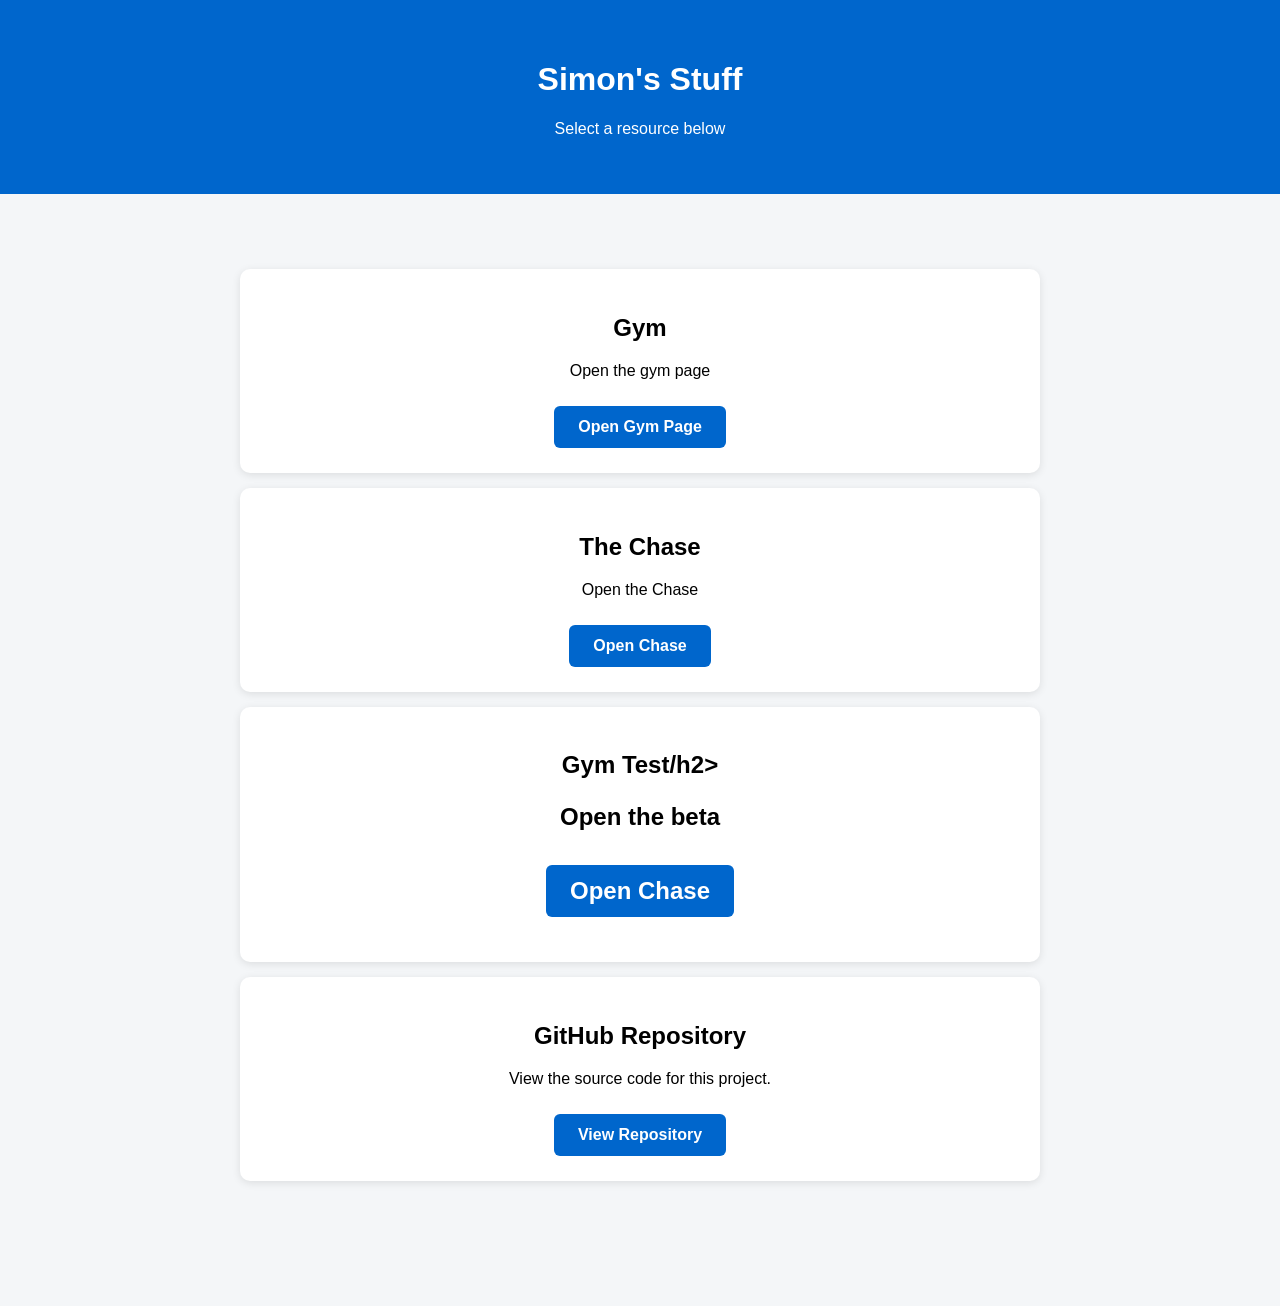
==== index.html @ fb5977b8 "Add Gym Test card to index.html" ====
<!DOCTYPE html>
<html lang="en">
<head>
    <meta charset="UTF-8">
    <meta name="viewport" content="width=device-width, initial-scale=1.0">
    <title>Simon's Stuff</title>

    <style>
        body {
            font-family: Arial, sans-serif;
            background: #f4f6f8;
            margin: 0;
            padding: 0;
            text-align: center;
        }

        header {
            background: #0066cc;
            color: white;
            padding: 40px 20px;
        }

        main {
            max-width: 800px;
            margin: 40px auto;
            padding: 20px;
        }

        .card {
            background: white;
            padding: 25px;
            margin: 15px 0;
            border-radius: 10px;
            box-shadow: 0 2px 8px rgba(0,0,0,0.1);
        }

        .button {
            display: inline-block;
            padding: 12px 24px;
            margin-top: 10px;
            background: #0066cc;
            color: white;
            text-decoration: none;
            border-radius: 6px;
            font-weight: bold;
        }

        .button:hover {
            background: #004d99;
        }

        footer {
            margin-top: 50px;
            padding: 20px;
            color: #666;
        }
    </style>
</head>
<body>

<header>
    <h1>Simon's Stuff</h1>
    <p>Select a resource below</p>
</header>

<main>

    <div class="card">
        <h2>Gym </h2>
        <p>Open the gym page</p>
        <a href="gym.html" class="button">Open Gym Page</a>
    </div>

    
    <div class="card">
        <h2>The Chase</h2>
        <p>Open the Chase</p>
        <a href="chase.html" class="button">Open Chase</a>
    </div>

        <div class="card">
        <h2>Gym Test/h2>
        <p>Open the beta</p>
        <a href="2gym.html" class="button">Open Chase</a>
    </div>

    <div class="card">
        <h2>GitHub Repository</h2>
        <p>View the source code for this project.</p>
        <a href="https://github.com/d90gecko-spec/Sports"
           target="_blank"
           rel="noopener noreferrer"
           class="button">
           View Repository
        </a>
    </div>
<script>
    function resetAppData() {
            if (confirm("Reset all workout and video completion progress?")) {
                localStorage.clear();
                location.reload();
            }
        }

        // Screen Wake Lock for Pixel 10a
        let wakeLock = null;

        async function requestWakeLock() {
            if ('wakeLock' in navigator) {
                try {
                    wakeLock = await navigator.wakeLock.request('screen');
                    wakeLock.addEventListener('release', () => {
                        wakeLock = null;
                    });
                } catch (err) {
                    console.error(`Wake Lock error: ${err.name}, ${err.message}`);
                }
            }
        }

        document.addEventListener('visibilitychange', async () => {
            if (wakeLock === null && document.visibilityState === 'visible') {
                await requestWakeLock();
            }
        });

        window.addEventListener('pointerdown', () => {
            if (!wakeLock) {
                requestWakeLock();
            }
        }, { once: true });
</script>
</main>

<footer>
    
</footer>

</body>
</html>
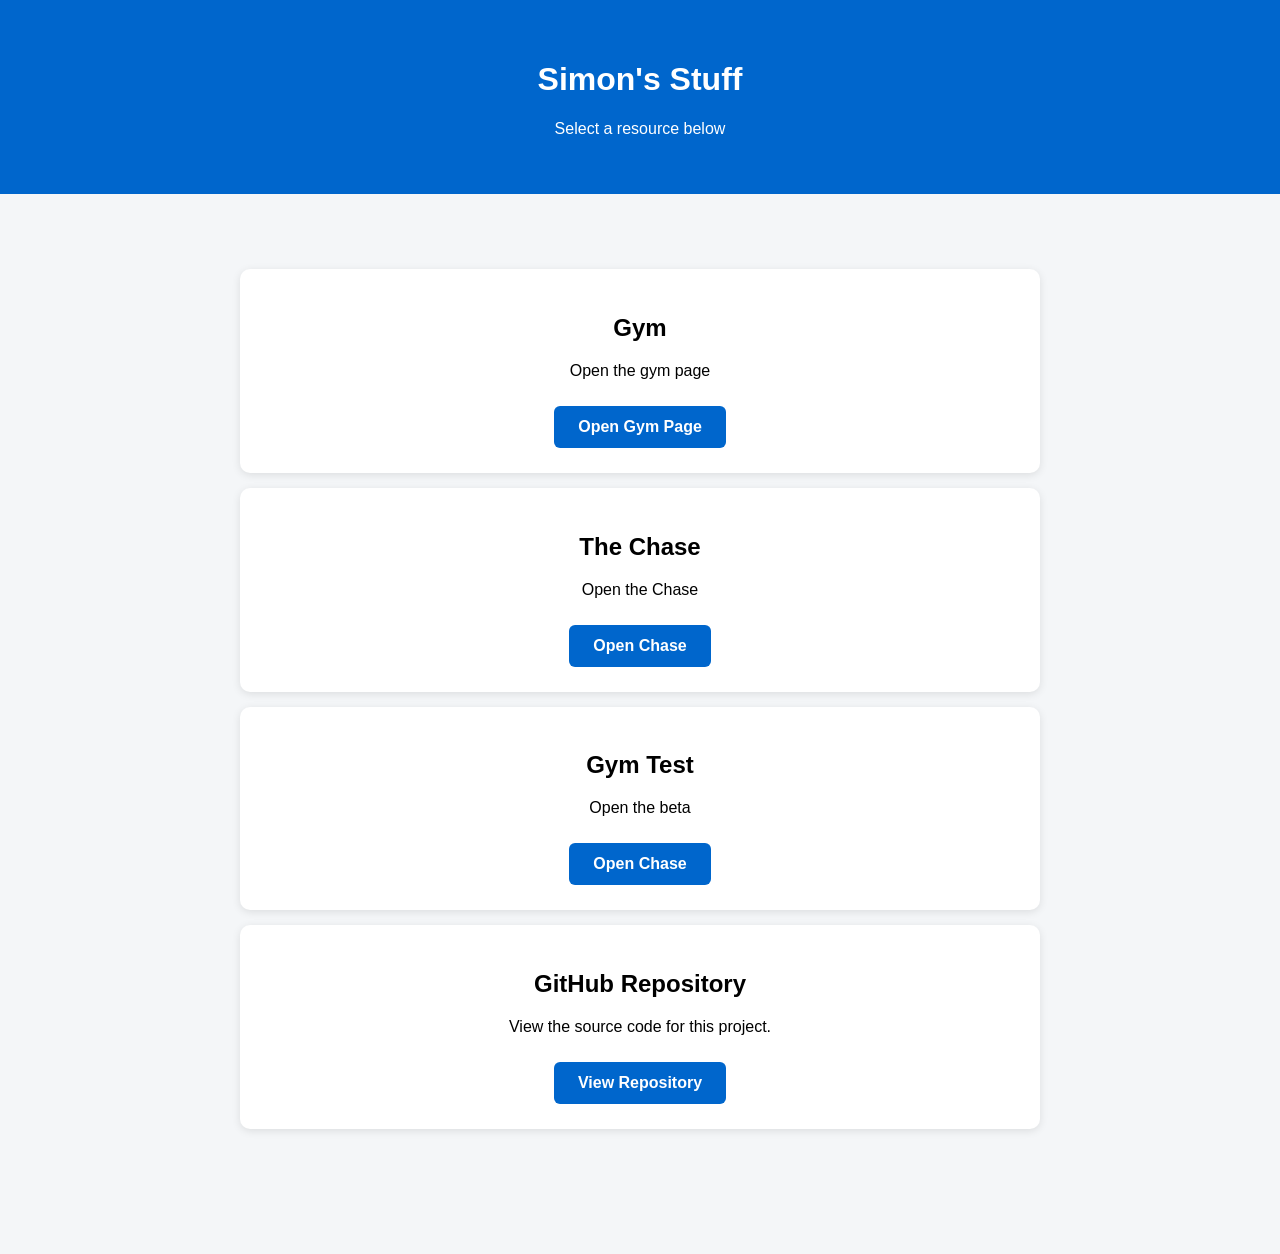
==== commit eb1e3ae5: "Correct 'h2' tag and clean up code Fix closing tag for 'h2' and remove unused resetAppData function." ====
--- a/index.html
+++ b/index.html
@@ -78,8 +78,8 @@
         <a href="chase.html" class="button">Open Chase</a>
     </div>
 
-        <div class="card">
-        <h2>Gym Test/h2>
+    <div class="card">
+        <h2>Gym Test</h2>
         <p>Open the beta</p>
         <a href="2gym.html" class="button">Open Chase</a>
     </div>
@@ -95,13 +95,7 @@
         </a>
     </div>
 <script>
-    function resetAppData() {
-            if (confirm("Reset all workout and video completion progress?")) {
-                localStorage.clear();
-                location.reload();
-            }
-        }
-
+ 
         // Screen Wake Lock for Pixel 10a
         let wakeLock = null;
 
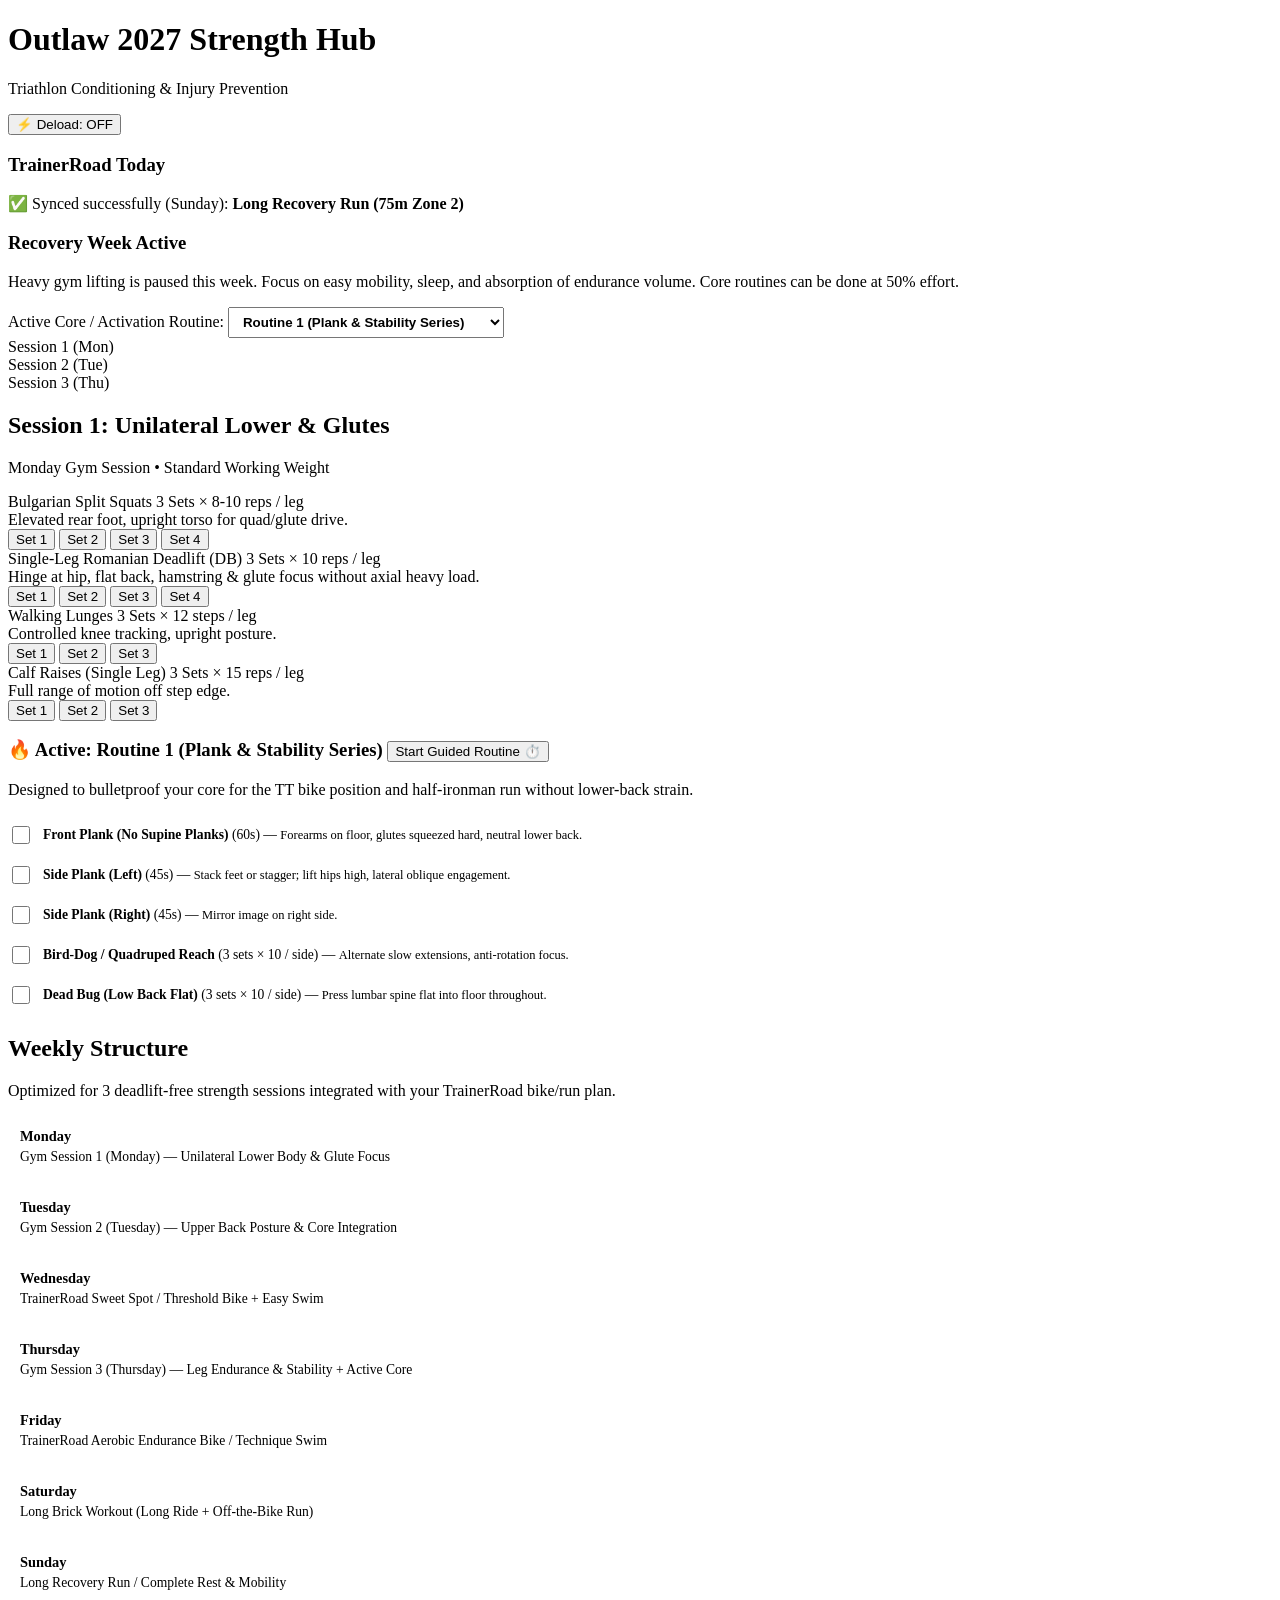
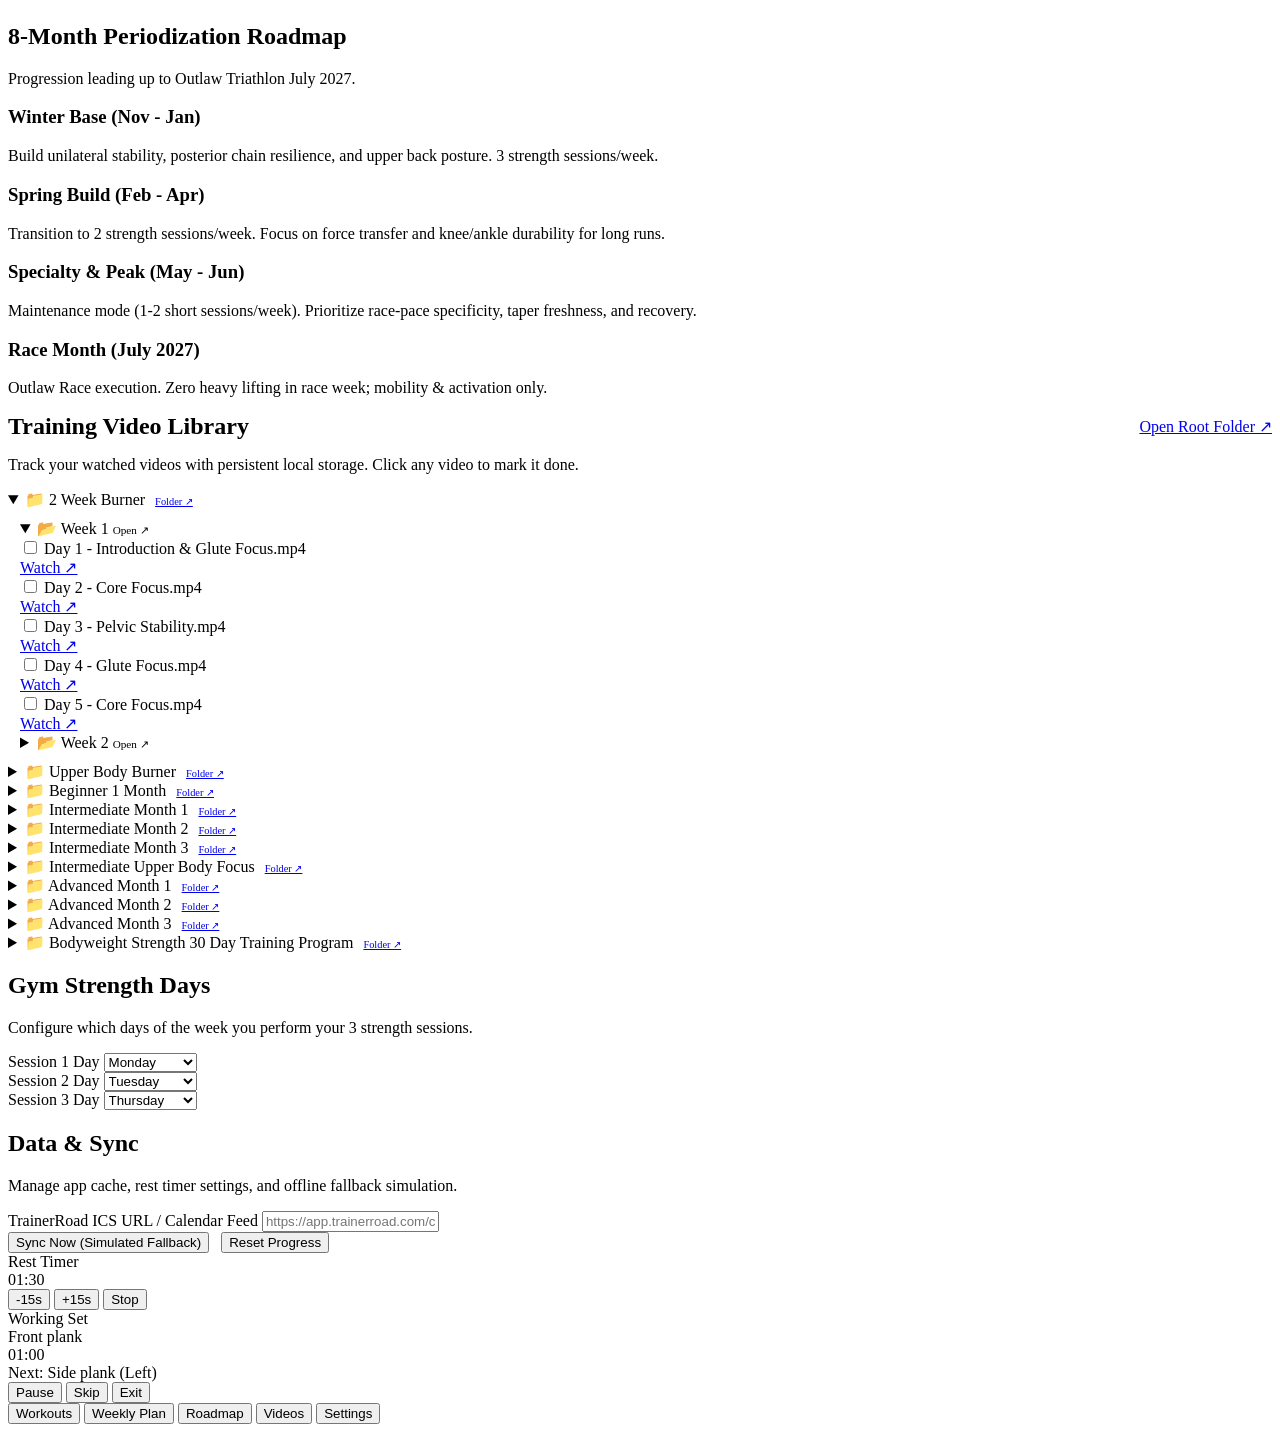
==== commit 329bd20f: "Rename newindex.html to index.html" ====
--- a/index.html
+++ b/index.html
@@ -2,133 +2,183 @@
 <html lang="en">
 <head>
     <meta charset="UTF-8">
-    <meta name="viewport" content="width=device-width, initial-scale=1.0">
-    <title>Simon's Stuff</title>
-
-    <style>
-        body {
-            font-family: Arial, sans-serif;
-            background: #f4f6f8;
-            margin: 0;
-            padding: 0;
-            text-align: center;
-        }
-
-        header {
-            background: #0066cc;
-            color: white;
-            padding: 40px 20px;
-        }
-
-        main {
-            max-width: 800px;
-            margin: 40px auto;
-            padding: 20px;
-        }
-
-        .card {
-            background: white;
-            padding: 25px;
-            margin: 15px 0;
-            border-radius: 10px;
-            box-shadow: 0 2px 8px rgba(0,0,0,0.1);
-        }
-
-        .button {
-            display: inline-block;
-            padding: 12px 24px;
-            margin-top: 10px;
-            background: #0066cc;
-            color: white;
-            text-decoration: none;
-            border-radius: 6px;
-            font-weight: bold;
-        }
-
-        .button:hover {
-            background: #004d99;
-        }
-
-        footer {
-            margin-top: 50px;
-            padding: 20px;
-            color: #666;
-        }
-    </style>
+    <meta name="viewport" content="width=device-width, initial-scale=1.0, maximum-scale=1.0, user-scalable=no">
+    <title>Outlaw 2027 Triathlon Strength Hub</title>
+    <link rel="stylesheet" href="styles.css">
+    <link href="https://fonts.googleapis.com/css2?family=Inter:wght@400;500;600;700;800&display=swap" rel="stylesheet">
 </head>
 <body>
 
-<header>
-    <h1>Simon's Stuff</h1>
-    <p>Select a resource below</p>
-</header>
+    <header>
+        <div class="header-title">
+            <h1>Outlaw 2027 Strength Hub</h1>
+            <p>Triathlon Conditioning & Injury Prevention</p>
+        </div>
+        <div class="header-controls">
+            <button class="deload-pill" id="deloadPill" onclick="toggleDeload()">
+                <span>⚡ Deload: OFF</span>
+            </button>
+        </div>
+    </header>
 
-<main>
+    <main>
+        <!-- TAB 1: WORKOUTS -->
+        <div id="tab-workouts" class="tab-content active">
+            <div class="tr-banner" id="trBanner">
+                <h3>TrainerRoad Today</h3>
+                <p id="trTodayText">Offline / Simulated Sync Active</p>
+            </div>
 
-    <div class="card">
-        <h2>Gym </h2>
-        <p>Open the gym page</p>
-        <a href="gym.html" class="button">Open Gym Page</a>
+            <div class="deload-banner" id="deloadBanner">
+                <h3>Recovery Week Active</h3>
+                <p>Heavy gym lifting is paused this week. Focus on easy mobility, sleep, and absorption of endurance volume. Core routines can be done at 50% effort.</p>
+            </div>
+
+            <div class="toggle-container">
+                <label for="coreRoutineSelect">Active Core / Activation Routine:</label>
+                <select id="coreRoutineSelect" onchange="switchCoreRoutine(this.value)" style="width: auto; padding: 6px 10px; font-weight: 600;">
+                    <option value="routine1">Routine 1 (Plank & Stability Series)</option>
+                    <option value="routine2">Routine 2 (Dynamic Core & Rotation)</option>
+                </select>
+            </div>
+
+            <div class="session-tabs">
+                <div class="session-tab active" onclick="switchSession(1)" id="stab-1">Session 1 (Mon)</div>
+                <div class="session-tab" onclick="switchSession(2)" id="stab-2">Session 2 (Tue)</div>
+                <div class="session-tab" onclick="switchSession(3)" id="stab-3">Session 3 (Thu)</div>
+            </div>
+
+            <div id="workoutContainer">
+                <div class="card"><p>Loading workouts configuration...</p></div>
+            </div>
+        </div>
+
+        <!-- TAB 2: WEEKLY PLAN -->
+        <div id="tab-weekly" class="tab-content">
+            <div class="card">
+                <h2>Weekly Structure</h2>
+                <p>Optimized for 3 deadlift-free strength sessions integrated with your TrainerRoad bike/run plan.</p>
+                <div id="weeklyPlanContainer"></div>
+            </div>
+        </div>
+
+        <!-- TAB 3: ROADMAP -->
+        <div id="tab-roadmap" class="tab-content">
+            <div class="card">
+                <h2>8-Month Periodization Roadmap</h2>
+                <p>Progression leading up to Outlaw Triathlon July 2027.</p>
+                <div class="roadmap-month">
+                    <h3>Winter Base (Nov - Jan)</h3>
+                    <p>Build unilateral stability, posterior chain resilience, and upper back posture. 3 strength sessions/week.</p>
+                </div>
+                <div class="roadmap-month">
+                    <h3>Spring Build (Feb - Apr)</h3>
+                    <p>Transition to 2 strength sessions/week. Focus on force transfer and knee/ankle durability for long runs.</p>
+                </div>
+                <div class="roadmap-month">
+                    <h3>Specialty & Peak (May - Jun)</h3>
+                    <p>Maintenance mode (1-2 short sessions/week). Prioritize race-pace specificity, taper freshness, and recovery.</p>
+                </div>
+                <div class="roadmap-month">
+                    <h3>Race Month (July 2027)</h3>
+                    <p>Outlaw Race execution. Zero heavy lifting in race week; mobility & activation only.</p>
+                </div>
+            </div>
+        </div>
+
+        <!-- TAB 4: VIDEOS -->
+        <div id="tab-videos" class="tab-content">
+            <div class="card">
+                <div style="display:flex; justify-content:space-between; align-items:center; margin-bottom:8px;">
+                    <h2 style="margin:0;">Training Video Library</h2>
+                    <a href="https://drive.google.com/drive/folders/1xgV_yxiyzNLju992_SZKCOxVmvLFisMX?usp=drive_link" target="_blank" rel="noopener" class="btn">Open Root Folder ↗</a>
+                </div>
+                <p>Track your watched videos with persistent local storage. Click any video to mark it done.</p>
+                <div id="videoHierarchyContainer">
+                    <p>Loading video library structure...</p>
+                </div>
+            </div>
+        </div>
+
+        <!-- TAB 5: SETTINGS -->
+        <div id="tab-settings" class="tab-content">
+            <div class="card">
+                <h2>Gym Strength Days</h2>
+                <p>Configure which days of the week you perform your 3 strength sessions.</p>
+                <div class="form-group">
+                    <label for="gymDay1">Session 1 Day</label>
+                    <select id="gymDay1" onchange="saveGymDays()">
+                        <option value="Monday">Monday</option><option value="Tuesday">Tuesday</option><option value="Wednesday">Wednesday</option><option value="Thursday">Thursday</option><option value="Friday">Friday</option><option value="Saturday">Saturday</option><option value="Sunday">Sunday</option>
+                    </select>
+                </div>
+                <div class="form-group">
+                    <label for="gymDay2">Session 2 Day</label>
+                    <select id="gymDay2" onchange="saveGymDays()">
+                        <option value="Monday">Monday</option><option value="Tuesday">Tuesday</option><option value="Wednesday">Wednesday</option><option value="Thursday">Thursday</option><option value="Friday">Friday</option><option value="Saturday">Saturday</option><option value="Sunday">Sunday</option>
+                    </select>
+                </div>
+                <div class="form-group">
+                    <label for="gymDay3">Session 3 Day</label>
+                    <select id="gymDay3" onchange="saveGymDays()">
+                        <option value="Monday">Monday</option><option value="Tuesday">Tuesday</option><option value="Wednesday">Wednesday</option><option value="Thursday">Thursday</option><option value="Friday">Friday</option><option value="Saturday">Saturday</option><option value="Sunday">Sunday</option>
+                    </select>
+                </div>
+            </div>
+            <div class="card">
+                <h2>Data & Sync</h2>
+                <p>Manage app cache, rest timer settings, and offline fallback simulation.</p>
+                <div class="form-group">
+                    <label for="icsUrl">TrainerRoad ICS URL / Calendar Feed</label>
+                    <input type="text" id="icsUrl" placeholder="https://app.trainerroad.com/calendar/..." onchange="saveICSUrl()">
+                </div>
+                <button class="btn" onclick="syncCalendar()">Sync Now (Simulated Fallback)</button>
+                <button class="btn btn-secondary" onclick="resetAppData()" style="margin-left: 8px;">Reset Progress</button>
+            </div>
+        </div>
+    </main>
+
+    <!-- Rest Timer Floating Bar -->
+    <div class="timer-bar" id="timerBar">
+        <div class="timer-info">
+            <div>
+                <div class="timer-label" id="timerLabel">Rest Timer</div>
+                <div class="timer-display" id="timerDisplay">01:30</div>
+            </div>
+        </div>
+        <div class="timer-actions">
+            <button class="btn btn-secondary" onclick="adjustTimer(-15)">-15s</button>
+            <button class="btn" onclick="adjustTimer(15)">+15s</button>
+            <button class="btn btn-secondary" onclick="stopTimer()">Stop</button>
+        </div>
     </div>
 
-    
-    <div class="card">
-        <h2>The Chase</h2>
-        <p>Open the Chase</p>
-        <a href="chase.html" class="button">Open Chase</a>
+    <!-- Interactive Core Routine Modal -->
+    <div class="routine-modal" id="routineModal">
+        <div class="routine-modal-card">
+            <div class="routine-status-badge" id="routineStatusBadge">Working Set</div>
+            <div class="routine-current-name" id="routineCurrentName">Front plank</div>
+            <div class="routine-timer-display" id="routineTimerDisplay">01:00</div>
+            <div class="routine-next-preview" id="routineNextPreview">Next: Side plank (Left)</div>
+            <div class="routine-modal-controls">
+                <button class="btn btn-secondary" onclick="pauseRoutineTimer()" id="routinePauseBtn">Pause</button>
+                <button class="btn" onclick="skipRoutineStep()">Skip</button>
+                <button class="btn btn-secondary" onclick="closeRoutineModal()">Exit</button>
+            </div>
+        </div>
     </div>
 
-    <div class="card">
-        <h2>Gym Test</h2>
-        <p>Open the beta</p>
-        <a href="2gym.html" class="button">Open Chase</a>
-    </div>
+    <!-- Bottom Navigation -->
+    <nav class="bottom-nav">
+        <button class="nav-item active" onclick="switchTab('workouts', this)">Workouts</button>
+        <button class="nav-item" onclick="switchTab('weekly', this)">Weekly Plan</button>
+        <button class="nav-item" onclick="switchTab('roadmap', this)">Roadmap</button>
+        <button class="nav-item" onclick="switchTab('videos', this)">Videos</button>
+        <button class="nav-item" onclick="switchTab('settings', this)">Settings</button>
+    </nav>
 
-    <div class="card">
-        <h2>GitHub Repository</h2>
-        <p>View the source code for this project.</p>
-        <a href="https://github.com/d90gecko-spec/Sports"
-           target="_blank"
-           rel="noopener noreferrer"
-           class="button">
-           View Repository
-        </a>
-    </div>
-<script>
- 
-        // Screen Wake Lock for Pixel 10a
-        let wakeLock = null;
-
-        async function requestWakeLock() {
-            if ('wakeLock' in navigator) {
-                try {
-                    wakeLock = await navigator.wakeLock.request('screen');
-                    wakeLock.addEventListener('release', () => {
-                        wakeLock = null;
-                    });
-                } catch (err) {
-                    console.error(`Wake Lock error: ${err.name}, ${err.message}`);
-                }
-            }
-        }
-
-        document.addEventListener('visibilitychange', async () => {
-            if (wakeLock === null && document.visibilityState === 'visible') {
-                await requestWakeLock();
-            }
-        });
-
-        window.addEventListener('pointerdown', () => {
-            if (!wakeLock) {
-                requestWakeLock();
-            }
-        }, { once: true });
-</script>
-</main>
-
-<footer>
-    
-</footer>
-
+    <!-- Scripts: Load data files first, then app logic -->
+    <script src="videoLibrary.js"></script>
+    <script src="workouts.js"></script>
+    <script src="app.js"></script>
 </body>
 </html>
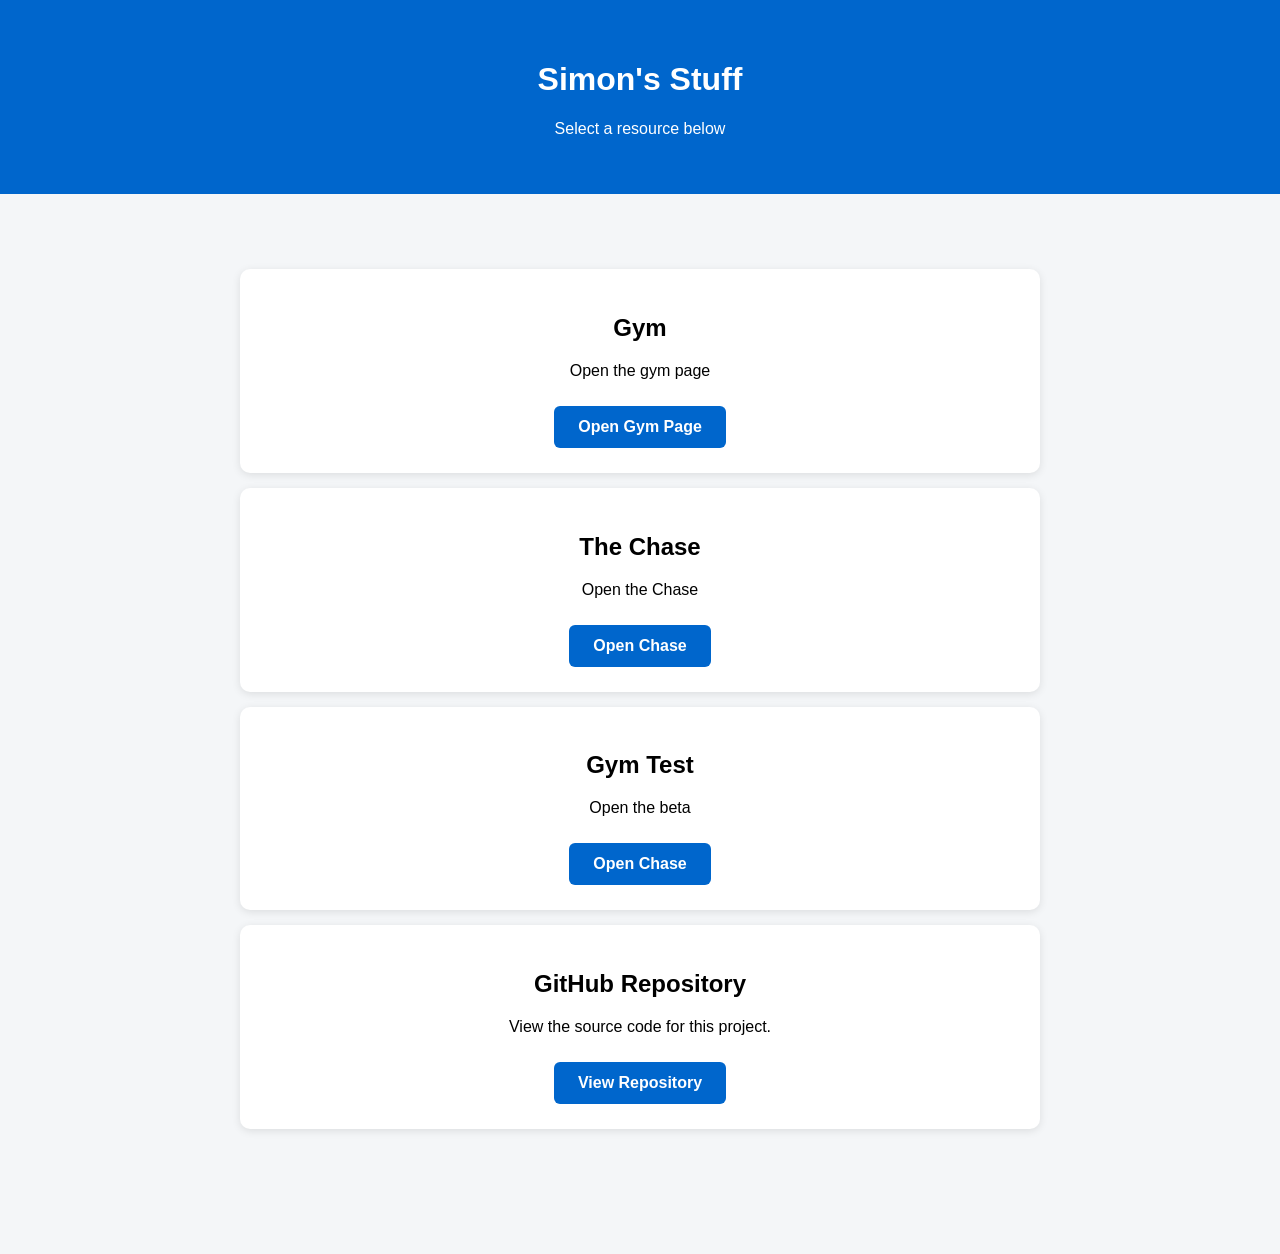
==== commit 88821249: "Rename oldindex.html to index.html" ====
--- a/index.html
+++ b/index.html
@@ -2,183 +2,133 @@
 <html lang="en">
 <head>
     <meta charset="UTF-8">
-    <meta name="viewport" content="width=device-width, initial-scale=1.0, maximum-scale=1.0, user-scalable=no">
-    <title>Outlaw 2027 Triathlon Strength Hub</title>
-    <link rel="stylesheet" href="styles.css">
-    <link href="https://fonts.googleapis.com/css2?family=Inter:wght@400;500;600;700;800&display=swap" rel="stylesheet">
+    <meta name="viewport" content="width=device-width, initial-scale=1.0">
+    <title>Simon's Stuff</title>
+
+    <style>
+        body {
+            font-family: Arial, sans-serif;
+            background: #f4f6f8;
+            margin: 0;
+            padding: 0;
+            text-align: center;
+        }
+
+        header {
+            background: #0066cc;
+            color: white;
+            padding: 40px 20px;
+        }
+
+        main {
+            max-width: 800px;
+            margin: 40px auto;
+            padding: 20px;
+        }
+
+        .card {
+            background: white;
+            padding: 25px;
+            margin: 15px 0;
+            border-radius: 10px;
+            box-shadow: 0 2px 8px rgba(0,0,0,0.1);
+        }
+
+        .button {
+            display: inline-block;
+            padding: 12px 24px;
+            margin-top: 10px;
+            background: #0066cc;
+            color: white;
+            text-decoration: none;
+            border-radius: 6px;
+            font-weight: bold;
+        }
+
+        .button:hover {
+            background: #004d99;
+        }
+
+        footer {
+            margin-top: 50px;
+            padding: 20px;
+            color: #666;
+        }
+    </style>
 </head>
 <body>
 
-    <header>
-        <div class="header-title">
-            <h1>Outlaw 2027 Strength Hub</h1>
-            <p>Triathlon Conditioning & Injury Prevention</p>
-        </div>
-        <div class="header-controls">
-            <button class="deload-pill" id="deloadPill" onclick="toggleDeload()">
-                <span>⚡ Deload: OFF</span>
-            </button>
-        </div>
-    </header>
+<header>
+    <h1>Simon's Stuff</h1>
+    <p>Select a resource below</p>
+</header>
 
-    <main>
-        <!-- TAB 1: WORKOUTS -->
-        <div id="tab-workouts" class="tab-content active">
-            <div class="tr-banner" id="trBanner">
-                <h3>TrainerRoad Today</h3>
-                <p id="trTodayText">Offline / Simulated Sync Active</p>
-            </div>
+<main>
 
-            <div class="deload-banner" id="deloadBanner">
-                <h3>Recovery Week Active</h3>
-                <p>Heavy gym lifting is paused this week. Focus on easy mobility, sleep, and absorption of endurance volume. Core routines can be done at 50% effort.</p>
-            </div>
-
-            <div class="toggle-container">
-                <label for="coreRoutineSelect">Active Core / Activation Routine:</label>
-                <select id="coreRoutineSelect" onchange="switchCoreRoutine(this.value)" style="width: auto; padding: 6px 10px; font-weight: 600;">
-                    <option value="routine1">Routine 1 (Plank & Stability Series)</option>
-                    <option value="routine2">Routine 2 (Dynamic Core & Rotation)</option>
-                </select>
-            </div>
-
-            <div class="session-tabs">
-                <div class="session-tab active" onclick="switchSession(1)" id="stab-1">Session 1 (Mon)</div>
-                <div class="session-tab" onclick="switchSession(2)" id="stab-2">Session 2 (Tue)</div>
-                <div class="session-tab" onclick="switchSession(3)" id="stab-3">Session 3 (Thu)</div>
-            </div>
-
-            <div id="workoutContainer">
-                <div class="card"><p>Loading workouts configuration...</p></div>
-            </div>
-        </div>
-
-        <!-- TAB 2: WEEKLY PLAN -->
-        <div id="tab-weekly" class="tab-content">
-            <div class="card">
-                <h2>Weekly Structure</h2>
-                <p>Optimized for 3 deadlift-free strength sessions integrated with your TrainerRoad bike/run plan.</p>
-                <div id="weeklyPlanContainer"></div>
-            </div>
-        </div>
-
-        <!-- TAB 3: ROADMAP -->
-        <div id="tab-roadmap" class="tab-content">
-            <div class="card">
-                <h2>8-Month Periodization Roadmap</h2>
-                <p>Progression leading up to Outlaw Triathlon July 2027.</p>
-                <div class="roadmap-month">
-                    <h3>Winter Base (Nov - Jan)</h3>
-                    <p>Build unilateral stability, posterior chain resilience, and upper back posture. 3 strength sessions/week.</p>
-                </div>
-                <div class="roadmap-month">
-                    <h3>Spring Build (Feb - Apr)</h3>
-                    <p>Transition to 2 strength sessions/week. Focus on force transfer and knee/ankle durability for long runs.</p>
-                </div>
-                <div class="roadmap-month">
-                    <h3>Specialty & Peak (May - Jun)</h3>
-                    <p>Maintenance mode (1-2 short sessions/week). Prioritize race-pace specificity, taper freshness, and recovery.</p>
-                </div>
-                <div class="roadmap-month">
-                    <h3>Race Month (July 2027)</h3>
-                    <p>Outlaw Race execution. Zero heavy lifting in race week; mobility & activation only.</p>
-                </div>
-            </div>
-        </div>
-
-        <!-- TAB 4: VIDEOS -->
-        <div id="tab-videos" class="tab-content">
-            <div class="card">
-                <div style="display:flex; justify-content:space-between; align-items:center; margin-bottom:8px;">
-                    <h2 style="margin:0;">Training Video Library</h2>
-                    <a href="https://drive.google.com/drive/folders/1xgV_yxiyzNLju992_SZKCOxVmvLFisMX?usp=drive_link" target="_blank" rel="noopener" class="btn">Open Root Folder ↗</a>
-                </div>
-                <p>Track your watched videos with persistent local storage. Click any video to mark it done.</p>
-                <div id="videoHierarchyContainer">
-                    <p>Loading video library structure...</p>
-                </div>
-            </div>
-        </div>
-
-        <!-- TAB 5: SETTINGS -->
-        <div id="tab-settings" class="tab-content">
-            <div class="card">
-                <h2>Gym Strength Days</h2>
-                <p>Configure which days of the week you perform your 3 strength sessions.</p>
-                <div class="form-group">
-                    <label for="gymDay1">Session 1 Day</label>
-                    <select id="gymDay1" onchange="saveGymDays()">
-                        <option value="Monday">Monday</option><option value="Tuesday">Tuesday</option><option value="Wednesday">Wednesday</option><option value="Thursday">Thursday</option><option value="Friday">Friday</option><option value="Saturday">Saturday</option><option value="Sunday">Sunday</option>
-                    </select>
-                </div>
-                <div class="form-group">
-                    <label for="gymDay2">Session 2 Day</label>
-                    <select id="gymDay2" onchange="saveGymDays()">
-                        <option value="Monday">Monday</option><option value="Tuesday">Tuesday</option><option value="Wednesday">Wednesday</option><option value="Thursday">Thursday</option><option value="Friday">Friday</option><option value="Saturday">Saturday</option><option value="Sunday">Sunday</option>
-                    </select>
-                </div>
-                <div class="form-group">
-                    <label for="gymDay3">Session 3 Day</label>
-                    <select id="gymDay3" onchange="saveGymDays()">
-                        <option value="Monday">Monday</option><option value="Tuesday">Tuesday</option><option value="Wednesday">Wednesday</option><option value="Thursday">Thursday</option><option value="Friday">Friday</option><option value="Saturday">Saturday</option><option value="Sunday">Sunday</option>
-                    </select>
-                </div>
-            </div>
-            <div class="card">
-                <h2>Data & Sync</h2>
-                <p>Manage app cache, rest timer settings, and offline fallback simulation.</p>
-                <div class="form-group">
-                    <label for="icsUrl">TrainerRoad ICS URL / Calendar Feed</label>
-                    <input type="text" id="icsUrl" placeholder="https://app.trainerroad.com/calendar/..." onchange="saveICSUrl()">
-                </div>
-                <button class="btn" onclick="syncCalendar()">Sync Now (Simulated Fallback)</button>
-                <button class="btn btn-secondary" onclick="resetAppData()" style="margin-left: 8px;">Reset Progress</button>
-            </div>
-        </div>
-    </main>
-
-    <!-- Rest Timer Floating Bar -->
-    <div class="timer-bar" id="timerBar">
-        <div class="timer-info">
-            <div>
-                <div class="timer-label" id="timerLabel">Rest Timer</div>
-                <div class="timer-display" id="timerDisplay">01:30</div>
-            </div>
-        </div>
-        <div class="timer-actions">
-            <button class="btn btn-secondary" onclick="adjustTimer(-15)">-15s</button>
-            <button class="btn" onclick="adjustTimer(15)">+15s</button>
-            <button class="btn btn-secondary" onclick="stopTimer()">Stop</button>
-        </div>
+    <div class="card">
+        <h2>Gym </h2>
+        <p>Open the gym page</p>
+        <a href="gym.html" class="button">Open Gym Page</a>
     </div>
 
-    <!-- Interactive Core Routine Modal -->
-    <div class="routine-modal" id="routineModal">
-        <div class="routine-modal-card">
-            <div class="routine-status-badge" id="routineStatusBadge">Working Set</div>
-            <div class="routine-current-name" id="routineCurrentName">Front plank</div>
-            <div class="routine-timer-display" id="routineTimerDisplay">01:00</div>
-            <div class="routine-next-preview" id="routineNextPreview">Next: Side plank (Left)</div>
-            <div class="routine-modal-controls">
-                <button class="btn btn-secondary" onclick="pauseRoutineTimer()" id="routinePauseBtn">Pause</button>
-                <button class="btn" onclick="skipRoutineStep()">Skip</button>
-                <button class="btn btn-secondary" onclick="closeRoutineModal()">Exit</button>
-            </div>
-        </div>
+    
+    <div class="card">
+        <h2>The Chase</h2>
+        <p>Open the Chase</p>
+        <a href="chase.html" class="button">Open Chase</a>
     </div>
 
-    <!-- Bottom Navigation -->
-    <nav class="bottom-nav">
-        <button class="nav-item active" onclick="switchTab('workouts', this)">Workouts</button>
-        <button class="nav-item" onclick="switchTab('weekly', this)">Weekly Plan</button>
-        <button class="nav-item" onclick="switchTab('roadmap', this)">Roadmap</button>
-        <button class="nav-item" onclick="switchTab('videos', this)">Videos</button>
-        <button class="nav-item" onclick="switchTab('settings', this)">Settings</button>
-    </nav>
+    <div class="card">
+        <h2>Gym Test</h2>
+        <p>Open the beta</p>
+        <a href="2gym.html" class="button">Open Chase</a>
+    </div>
 
-    <!-- Scripts: Load data files first, then app logic -->
-    <script src="videoLibrary.js"></script>
-    <script src="workouts.js"></script>
-    <script src="app.js"></script>
+    <div class="card">
+        <h2>GitHub Repository</h2>
+        <p>View the source code for this project.</p>
+        <a href="https://github.com/d90gecko-spec/Sports"
+           target="_blank"
+           rel="noopener noreferrer"
+           class="button">
+           View Repository
+        </a>
+    </div>
+<script>
+ 
+        // Screen Wake Lock for Pixel 10a
+        let wakeLock = null;
+
+        async function requestWakeLock() {
+            if ('wakeLock' in navigator) {
+                try {
+                    wakeLock = await navigator.wakeLock.request('screen');
+                    wakeLock.addEventListener('release', () => {
+                        wakeLock = null;
+                    });
+                } catch (err) {
+                    console.error(`Wake Lock error: ${err.name}, ${err.message}`);
+                }
+            }
+        }
+
+        document.addEventListener('visibilitychange', async () => {
+            if (wakeLock === null && document.visibilityState === 'visible') {
+                await requestWakeLock();
+            }
+        });
+
+        window.addEventListener('pointerdown', () => {
+            if (!wakeLock) {
+                requestWakeLock();
+            }
+        }, { once: true });
+</script>
+</main>
+
+<footer>
+    
+</footer>
+
 </body>
 </html>
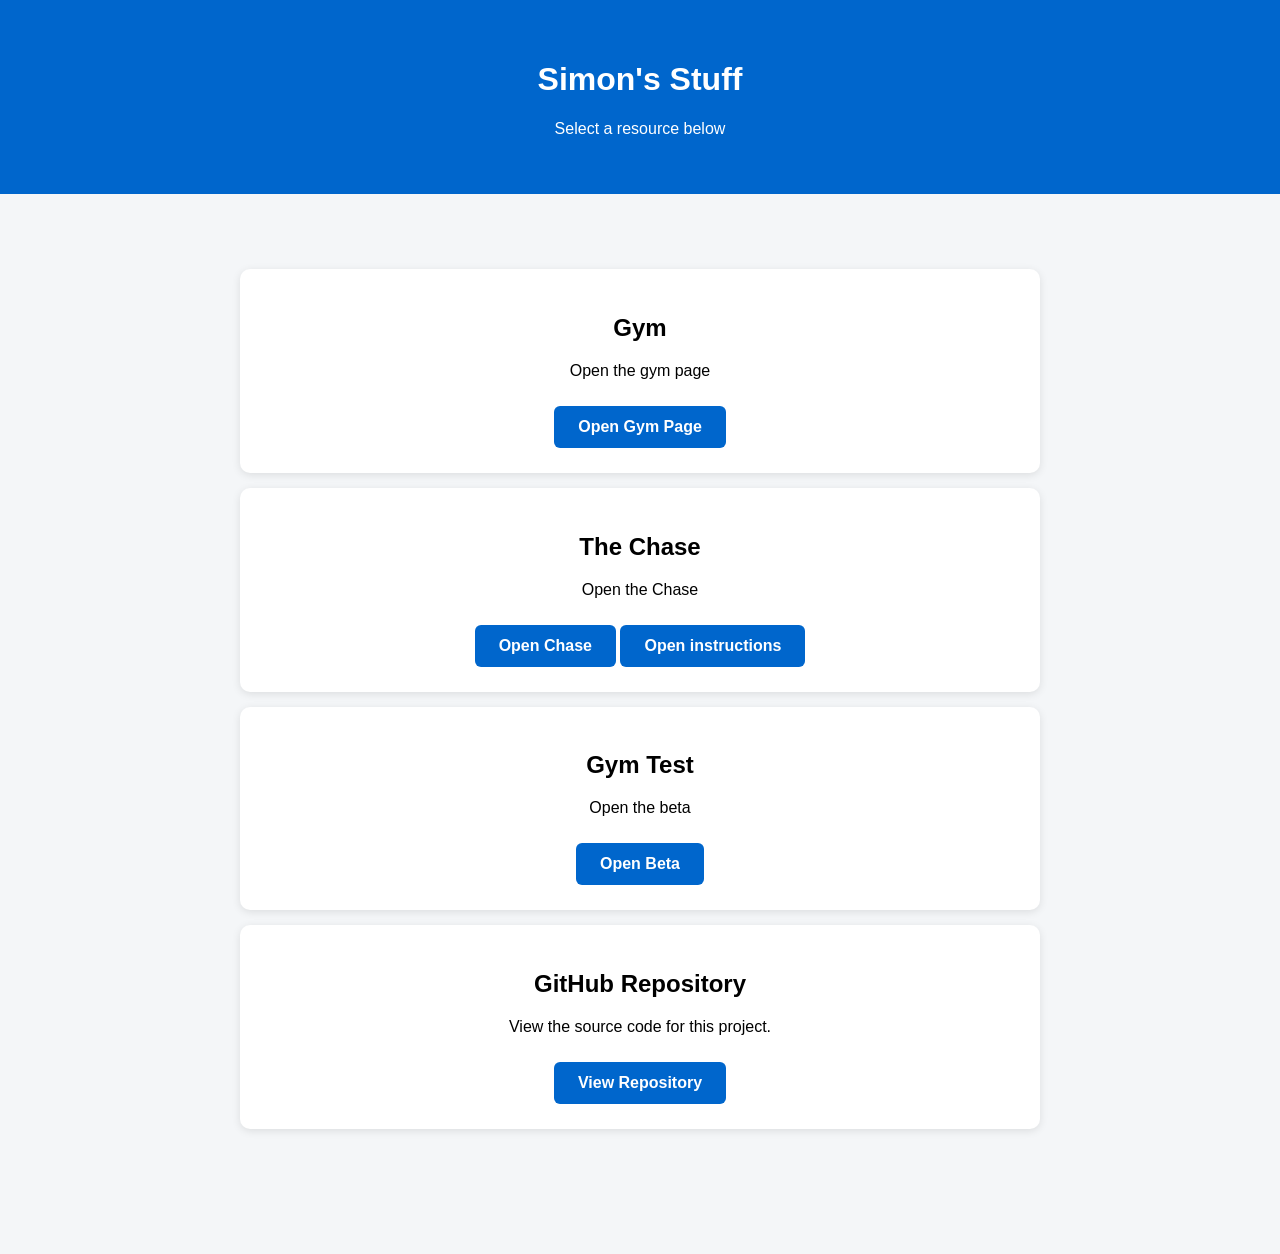
==== commit 15d70124: "Update link text for Beta button in index.html" ====
--- a/index.html
+++ b/index.html
@@ -76,12 +76,13 @@
         <h2>The Chase</h2>
         <p>Open the Chase</p>
         <a href="chase.html" class="button">Open Chase</a>
+        <a href="chasereadme.html" class="button">Open instructions</a>
     </div>
 
     <div class="card">
         <h2>Gym Test</h2>
         <p>Open the beta</p>
-        <a href="2gym.html" class="button">Open Chase</a>
+        <a href="betaindex.html" class="button">Open Beta</a>
     </div>
 
     <div class="card">
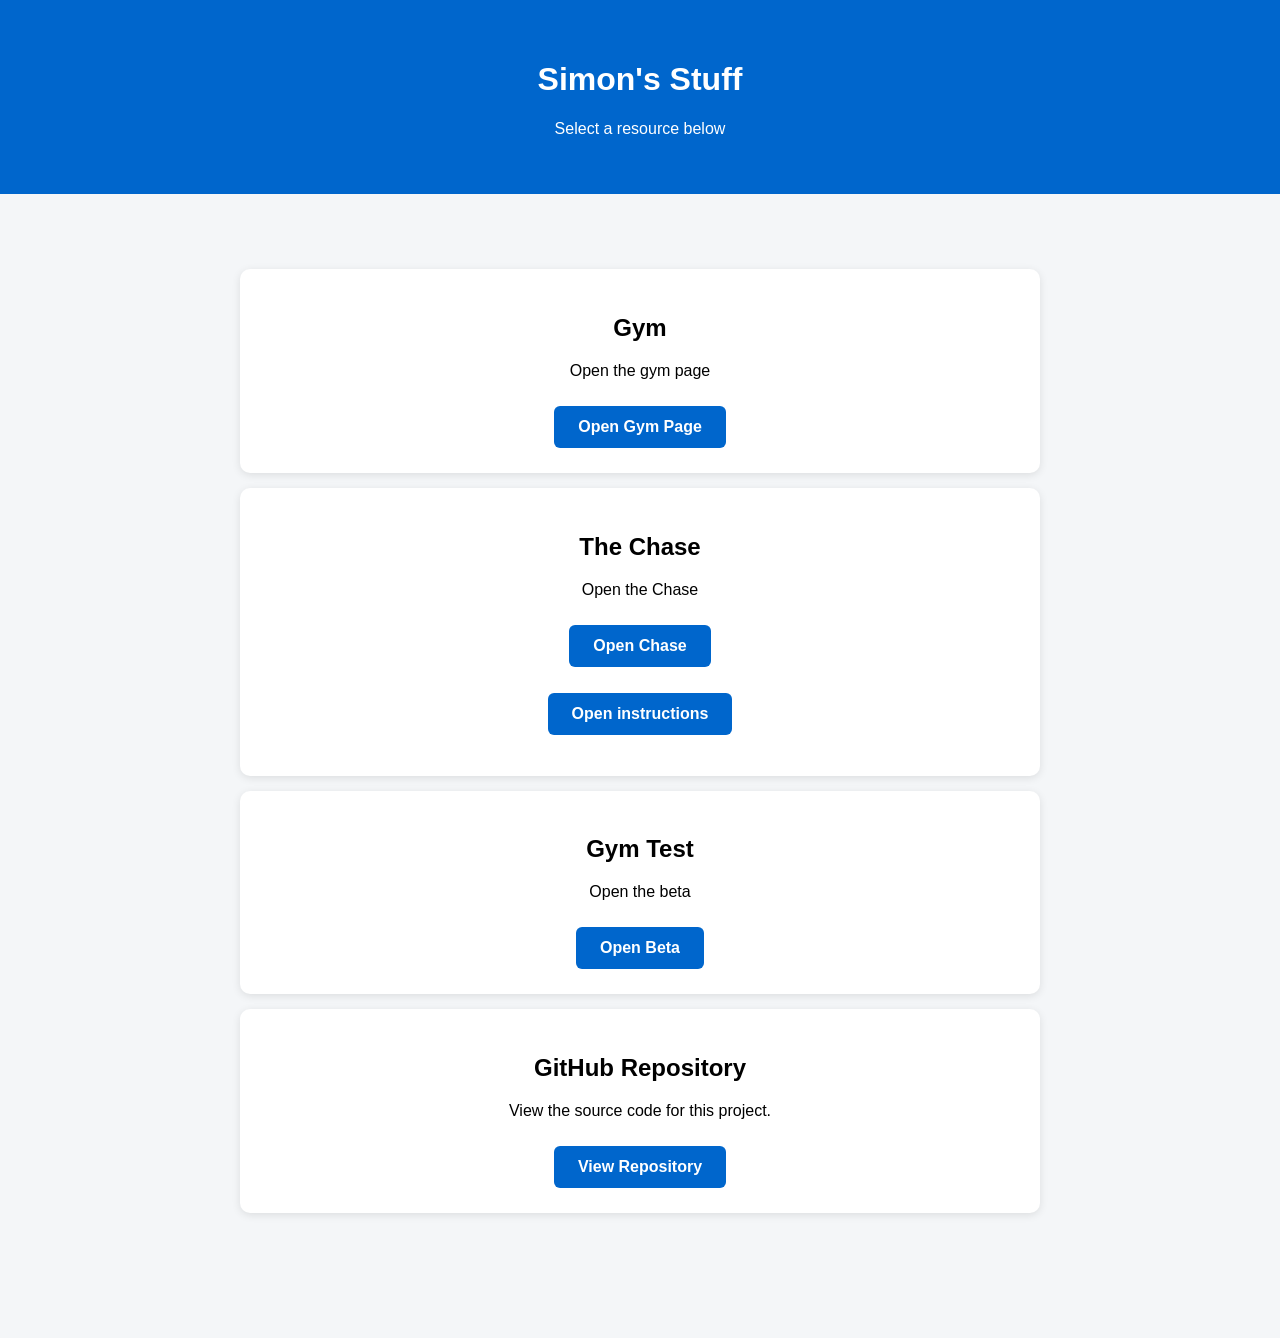
==== commit a4702bc6: "Fix link placement for 'Open instructions' button" ====
--- a/index.html
+++ b/index.html
@@ -75,8 +75,13 @@
     <div class="card">
         <h2>The Chase</h2>
         <p>Open the Chase</p>
+        <p>
         <a href="chase.html" class="button">Open Chase</a>
-        <a href="chasereadme.html" class="button">Open instructions</a>
+        </p>
+        <p>
+                    <a href="chasereadme.html" class="button">Open instructions</a>
+
+        </p>
     </div>
 
     <div class="card">
